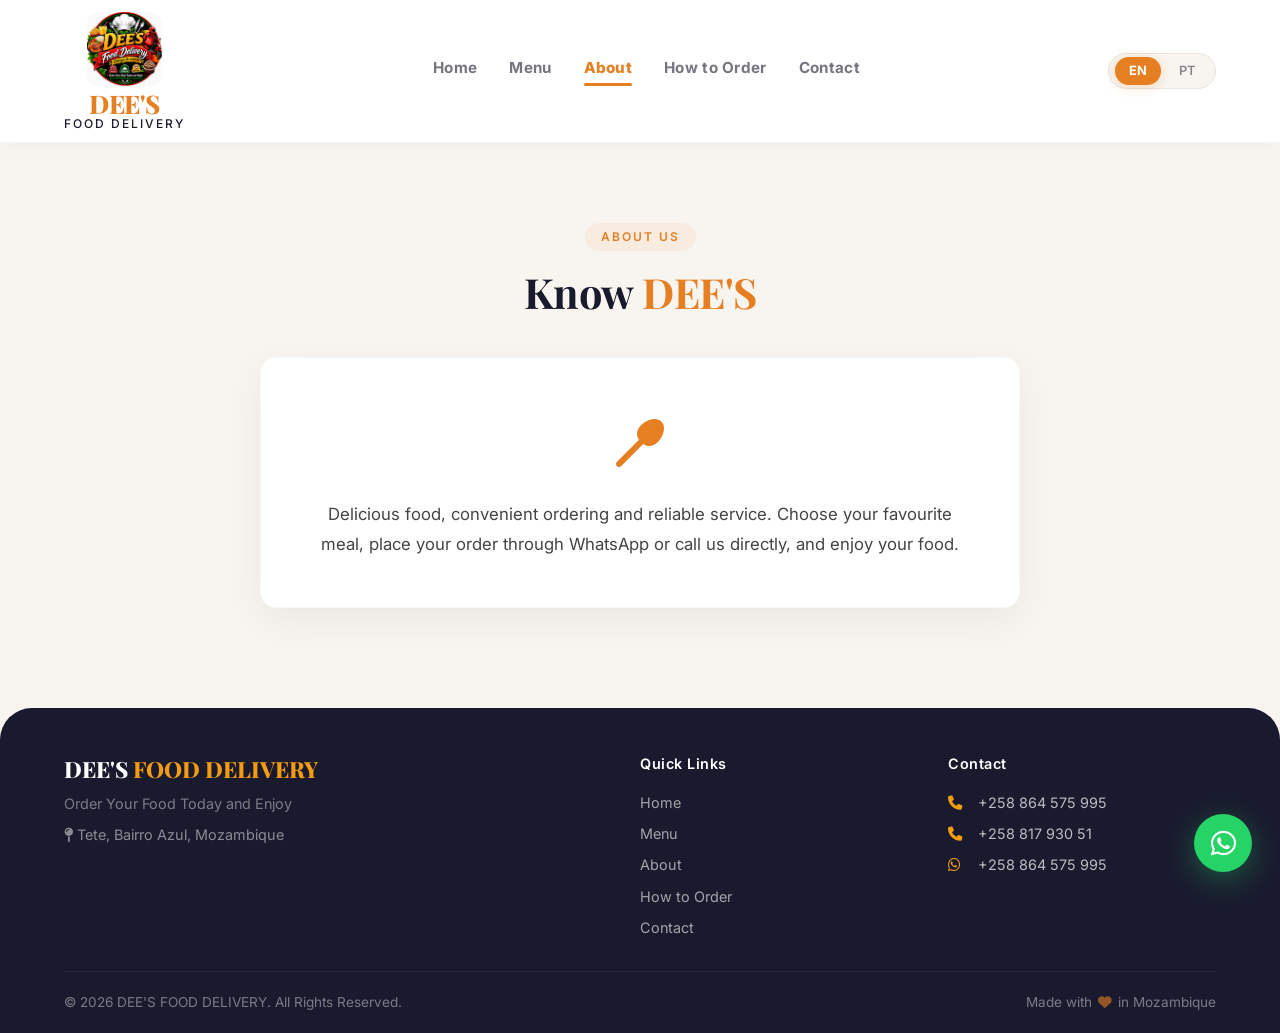
==== about.html @ 970ba832 "Multi-page website with logo background on hero" ====
<!DOCTYPE html>
<html lang="en">
<head>
    <meta charset="UTF-8" />
    <meta name="viewport" content="width=device-width, initial-scale=1.0" />
    <title>DEE'S FOOD DELIVERY - About</title>
    
    <!-- Google Fonts -->
    <link rel="preconnect" href="https://fonts.googleapis.com">
    <link rel="preconnect" href="https://fonts.gstatic.com" crossorigin>
    <link href="https://fonts.googleapis.com/css2?family=Playfair+Display:wght@400;600;700;800;900&family=Inter:wght@300;400;500;600;700;800&display=swap" rel="stylesheet">
    
    <!-- Font Awesome -->
    <link rel="stylesheet" href="https://cdnjs.cloudflare.com/ajax/libs/font-awesome/6.5.0/css/all.min.css">
    
    <!-- Custom CSS -->
    <link rel="stylesheet" href="css/style.css">
</head>
<body>

    <!-- ===== HEADER ===== -->
    <header>
        <div class="container header-container">
            <a href="index.html" class="logo">
                <img src="logo.png" alt="DEE'S FOOD DELIVERY" class="logo-img" onerror="this.style.display='none'">
                <div class="logo-text">
                    <span class="brand">DEE'S</span>
                    <span class="brand-sub">FOOD DELIVERY</span>
                </div>
            </a>

            <button class="hamburger" id="hamburger" aria-label="Toggle menu">
                <i class="fas fa-bars"></i>
            </button>

            <nav class="nav-menu" id="navMenu">
                <a href="index.html">Home</a>
                <a href="menu.html">Menu</a>
                <a href="about.html" class="active">About</a>
                <a href="howto.html">How to Order</a>
                <a href="contact.html">Contact</a>
            </nav>

            <div class="lang-switch">
                <span class="lang-option active" data-lang="en">EN</span>
                <span class="lang-option" data-lang="pt">PT</span>
            </div>
        </div>
    </header>

    <!-- ===== ABOUT SECTION ===== -->
    <section id="about" class="about-section">
        <div class="container">
            <div class="section-header">
                <span class="section-tag">About Us</span>
                <h2 class="section-title">Know <span>DEE'S</span></h2>
            </div>
            <div class="about-box">
                <div class="about-icon"><i class="fas fa-utensil-spoon"></i></div>
                <p data-en="Delicious food, convenient ordering and reliable service. Choose your favourite meal, place your order through WhatsApp or call us directly, and enjoy your food." data-pt="Comida deliciosa, pedidos convenientes e serviço confiável. Escolha a sua refeição favorita, faça o pedido via WhatsApp ou ligue-nos diretamente e desfrute.">
                    Delicious food, convenient ordering and reliable service. Choose your favourite meal, place your order through WhatsApp or call us directly, and enjoy your food.
                </p>
            </div>
        </div>
    </section>

    <!-- ===== FOOTER ===== -->
    <footer>
        <div class="container">
            <div class="footer-grid">
                <div class="footer-brand">
                    <h3>DEE'S <span>FOOD DELIVERY</span></h3>
                    <p class="footer-slogan" data-en="Order Your Food Today and Enjoy" data-pt="Peça Hoje e Aproveite">Order Your Food Today and Enjoy</p>
                    <p class="footer-location"><i class="fas fa-map-pin"></i> <span data-en="Tete, Bairro Azul, Mozambique" data-pt="Tete, Bairro Azul, Moçambique">Tete, Bairro Azul, Mozambique</span></p>
                </div>

                <div class="footer-links">
                    <h4 data-en="Quick Links" data-pt="Links Rápidos">Quick Links</h4>
                    <a href="index.html">Home</a>
                    <a href="menu.html">Menu</a>
                    <a href="about.html">About</a>
                    <a href="howto.html">How to Order</a>
                    <a href="contact.html">Contact</a>
                </div>

                <div class="footer-contact">
                    <h4 data-en="Contact" data-pt="Contato">Contact</h4>
                    <p><i class="fas fa-phone"></i> +258 864 575 995</p>
                    <p><i class="fas fa-phone"></i> +258 817 930 51</p>
                    <p><i class="fab fa-whatsapp"></i> +258 864 575 995</p>
                </div>
            </div>

            <div class="footer-bottom">
                <p>&copy; <span id="currentYear">2026</span> DEE'S FOOD DELIVERY. <span data-en="All Rights Reserved" data-pt="Todos os Direitos Reservados">All Rights Reserved</span>.</p>
                <p class="footer-made">Made with <i class="fas fa-heart"></i> <span data-en="in Mozambique" data-pt="em Moçambique">in Mozambique</span></p>
            </div>
        </div>
    </footer>

    <!-- ===== FLOATING WHATSAPP ===== -->
    <button class="float-wa" id="floatWa">
        <i class="fab fa-whatsapp"></i>
        <span class="float-wa-tooltip" data-en="Order on WhatsApp" data-pt="Peça no WhatsApp">Order on WhatsApp</span>
    </button>

    <script src="js/script.js"></script>
</body>
</html>
---- css/style.css ----
/* ============================================ */
/* RESET & BASE */
/* ============================================ */
* {
    margin: 0;
    padding: 0;
    box-sizing: border-box;
}

html {
    scroll-behavior: smooth;
}

body {
    font-family: 'Inter', -apple-system, sans-serif;
    background: #f8f5f0;
    color: #1a1a2e;
    line-height: 1.6;
}

a {
    text-decoration: none;
    color: inherit;
}

ul {
    list-style: none;
}

.container {
    max-width: 1200px;
    margin: 0 auto;
    padding: 0 24px;
}

/* ============================================ */
/* COLORS */
/* ============================================ */
:root {
    --primary: #e67e22;
    --primary-dark: #d35400;
    --primary-light: #f39c12;
    --primary-pale: #fef5e7;
    --white: #ffffff;
    --light-bg: #f8f5f0;
    --dark: #1a1a2e;
    --gray: #6b6b7b;
    --light-gray: #e8e4de;
    --shadow: 0 12px 40px rgba(0, 0, 0, 0.06);
    --shadow-hover: 0 20px 50px rgba(0, 0, 0, 0.10);
    --radius: 16px;
    --transition: 0.3s cubic-bezier(0.4, 0, 0.2, 1);
}

/* ============================================ */
/* HEADINGS */
/* ============================================ */
h1, h2, h3, h4, .brand, .hero-title, .section-title {
    font-family: 'Playfair Display', Georgia, serif;
}

/* ============================================ */
/* BUTTONS */
/* ============================================ */
.btn {
    display: inline-flex;
    align-items: center;
    gap: 10px;
    padding: 14px 34px;
    border-radius: 50px;
    font-weight: 600;
    font-size: 0.95rem;
    border: none;
    cursor: pointer;
    transition: var(--transition);
    box-shadow: 0 4px 16px rgba(0, 0, 0, 0.06);
    text-align: center;
    font-family: 'Inter', sans-serif;
}

.btn-primary {
    background: var(--primary);
    color: var(--white);
}
.btn-primary:hover {
    background: var(--primary-dark);
    transform: translateY(-2px);
    box-shadow: 0 8px 28px rgba(230, 126, 34, 0.35);
}

.btn-whatsapp {
    background: #25D366;
    color: var(--white);
}
.btn-whatsapp:hover {
    background: #1ebe5a;
    transform: translateY(-2px);
    box-shadow: 0 8px 28px rgba(37, 211, 102, 0.35);
}

.btn-outline {
    background: transparent;
    border: 2px solid var(--primary);
    color: var(--primary);
}
.btn-outline:hover {
    background: var(--primary);
    color: var(--white);
    transform: translateY(-2px);
}

.btn-outline-light {
    background: rgba(255, 255, 255, 0.12);
    backdrop-filter: blur(8px);
    border: 2px solid rgba(255, 255, 255, 0.3);
    color: var(--white);
}
.btn-outline-light:hover {
    background: rgba(255, 255, 255, 0.20);
    transform: translateY(-2px);
}

.btn-delivery {
    background: linear-gradient(135deg, var(--primary), var(--primary-dark));
    color: var(--white);
    padding: 16px 40px;
    font-size: 1.05rem;
    font-weight: 700;
    box-shadow: 0 8px 32px rgba(230, 126, 34, 0.35);
}
.btn-delivery:hover {
    transform: translateY(-3px);
    box-shadow: 0 12px 44px rgba(230, 126, 34, 0.45);
}

/* ============================================ */
/* HEADER */
/* ============================================ */
header {
    background: rgba(255, 255, 255, 0.96);
    backdrop-filter: blur(16px);
    box-shadow: 0 2px 24px rgba(0, 0, 0, 0.04);
    padding: 12px 0;
    position: sticky;
    top: 0;
    z-index: 100;
    border-bottom: 1px solid rgba(0, 0, 0, 0.04);
}

.header-container {
    display: flex;
    align-items: center;
    justify-content: space-between;
    flex-wrap: wrap;
    gap: 16px;
}

/* ===== LOGO - IMAGE ABOVE TEXT ===== */
.logo {
    display: flex;
    flex-direction: column;
    align-items: center;
    cursor: pointer;
    gap: 2px;
    text-decoration: none;
}

.logo-img {
    height: 75px;
    width: auto;
    border-radius: 12px;
    object-fit: contain;
    transition: var(--transition);
}

.logo-img:hover {
    transform: scale(1.04);
}

.logo-text {
    display: flex;
    flex-direction: column;
    align-items: center;
    line-height: 1.1;
    text-align: center;
}

.logo-text .brand {
    font-size: 1.6rem;
    font-weight: 800;
    color: #e67e22;
    letter-spacing: -0.5px;
    font-family: 'Playfair Display', Georgia, serif;
}

.logo-text .brand-sub {
    font-weight: 500;
    font-size: 0.75rem;
    color: #1a1a2e;
    letter-spacing: 2px;
    font-family: 'Inter', sans-serif;
    text-transform: uppercase;
}

/* ============================================ */
/* NAVIGATION - BOLD SANS-SERIF */
/* ============================================ */
.nav-menu {
    display: flex;
    gap: 32px;
    font-weight: 700;
    font-size: 0.95rem;
    font-family: 'Inter', 'Segoe UI', Arial, Helvetica, sans-serif;
}

.nav-menu a {
    color: var(--dark);
    position: relative;
    padding-bottom: 6px;
    transition: var(--transition);
    cursor: pointer;
    opacity: 0.6;
    text-decoration: none;
    letter-spacing: 0.3px;
    font-weight: 700;
}

.nav-menu a.active {
    opacity: 1;
    color: var(--primary);
    font-weight: 800;
}

.nav-menu a::after {
    content: '';
    position: absolute;
    bottom: 0;
    left: 0;
    width: 0;
    height: 3px;
    background: var(--primary);
    transition: var(--transition);
    border-radius: 2px;
}

.nav-menu a:hover {
    opacity: 1;
    color: var(--primary);
    font-weight: 800;
}

.nav-menu a.active::after {
    width: 100%;
}

.nav-menu a:hover::after {
    width: 100%;
}

/* ============================================ */
/* LANGUAGE SWITCH */
/* ============================================ */
.lang-switch {
    display: flex;
    gap: 4px;
    align-items: center;
    background: var(--light-bg);
    padding: 3px 6px;
    border-radius: 50px;
    font-size: 0.8rem;
    font-weight: 700;
    border: 1px solid var(--light-gray);
    font-family: 'Inter', 'Segoe UI', Arial, sans-serif;
}

.lang-switch .lang-option {
    cursor: pointer;
    padding: 4px 14px;
    border-radius: 40px;
    transition: var(--transition);
    opacity: 0.5;
    font-weight: 600;
}

.lang-switch .lang-option.active {
    background: var(--primary);
    color: var(--white);
    opacity: 1;
    font-weight: 700;
    box-shadow: 0 2px 12px rgba(230, 126, 34, 0.25);
}

.lang-switch .lang-option:hover:not(.active) {
    opacity: 1;
}

.hamburger {
    display: none;
    font-size: 1.6rem;
    cursor: pointer;
    color: var(--dark);
    background: none;
    border: none;
    padding: 4px 8px;
}

/* ============================================ */
/* HERO / HOME SECTION - WITH LOGO BACKGROUND */
/* ============================================ */
.hero {
    background: linear-gradient(145deg, #0f1a12 0%, #1a2e22 40%, #234a32 70%, #1a2e22 100%);
    padding: 40px 0 50px;
    position: relative;
    overflow: hidden;
    min-height: 60vh;
    display: flex;
    align-items: center;
}

/* Logo as full coverage background - 1.2% opacity */
.hero-logo-bg {
    position: absolute;
    inset: 0;
    background-image: url('../logo.png');
    background-size: 100% 100%;
    background-position: center;
    background-repeat: no-repeat;
    opacity: 0.012;
    pointer-events: none;
    transform: scale(1.1);
}

.hero-overlay {
    position: absolute;
    inset: 0;
    background: linear-gradient(145deg, rgba(15, 26, 18, 0.80) 0%, rgba(26, 46, 34, 0.65) 40%, rgba(35, 74, 50, 0.70) 70%, rgba(26, 46, 34, 0.80) 100%);
    pointer-events: none;
    z-index: 1;
}

.hero-container {
    position: relative;
    z-index: 2;
    text-align: center;
    color: var(--white);
    max-width: 820px;
    margin: 0 auto;
}

.hero-badge {
    display: inline-flex;
    align-items: center;
    gap: 10px;
    background: rgba(255, 255, 255, 0.08);
    backdrop-filter: blur(8px);
    padding: 6px 22px;
    border-radius: 50px;
    font-size: 0.75rem;
    font-weight: 500;
    letter-spacing: 0.8px;
    border: 1px solid rgba(255, 255, 255, 0.08);
    margin-bottom: 20px;
    font-family: 'Inter', sans-serif;
    text-transform: uppercase;
}

.hero-badge i {
    color: var(--primary-light);
}

.hero-title {
    font-size: 3.5rem;
    font-weight: 800;
    letter-spacing: -1.5px;
    line-height: 1.05;
    margin-bottom: 4px;
}

.hero-title-line {
    color: var(--primary-light);
}

.hero-subtitle {
    font-size: 1.2rem;
    font-weight: 300;
    opacity: 0.85;
    margin: 6px 0 20px;
    letter-spacing: 0.3px;
    font-family: 'Inter', sans-serif;
}

.hero-features {
    display: flex;
    justify-content: center;
    gap: 40px;
    flex-wrap: wrap;
    font-weight: 500;
    font-size: 0.9rem;
    opacity: 0.85;
    margin-bottom: 28px;
    font-family: 'Inter', sans-serif;
}

.hero-features span {
    display: flex;
    align-items: center;
    gap: 8px;
}

.hero-features i {
    color: var(--primary-light);
    font-size: 1rem;
}

.hero-buttons {
    display: flex;
    gap: 14px;
    justify-content: center;
    flex-wrap: wrap;
}

.hero-buttons .btn {
    min-width: 150px;
    justify-content: center;
    font-size: 0.9rem;
    padding: 12px 28px;
}

/* ============================================ */
/* SECTION HEADERS */
/* ============================================ */
.section-header {
    text-align: center;
    margin: 60px 0 32px;
}

.section-tag {
    display: inline-block;
    background: rgba(230, 126, 34, 0.08);
    color: var(--primary);
    font-weight: 600;
    font-size: 0.75rem;
    letter-spacing: 2px;
    text-transform: uppercase;
    padding: 4px 16px;
    border-radius: 50px;
    margin-bottom: 8px;
    font-family: 'Inter', sans-serif;
}

.section-title {
    font-size: 2.6rem;
    font-weight: 700;
    color: var(--dark);
    letter-spacing: -0.5px;
}

.section-title span {
    color: var(--primary);
}

/* ============================================ */
/* ABOUT */
/* ============================================ */
.about-box, .about-section {
    padding: 20px 0 60px;
}

.about-box {
    max-width: 760px;
    margin: 0 auto;
    background: var(--white);
    padding: 48px 44px;
    border-radius: var(--radius);
    box-shadow: var(--shadow);
    text-align: center;
    border: 1px solid rgba(0, 0, 0, 0.03);
}

.about-icon {
    font-size: 3rem;
    margin-bottom: 16px;
    color: var(--primary);
}

.about-box p {
    font-size: 1.05rem;
    color: #444;
    line-height: 1.8;
    font-family: 'Inter', sans-serif;
}

/* ============================================ */
/* MENU SECTION */
/* ============================================ */
.menu-section {
    padding: 20px 0 60px;
}

/* ============================================ */
/* CATEGORY CARDS WITH IMAGES */
/* ============================================ */
.category-grid {
    display: grid;
    grid-template-columns: repeat(auto-fit, minmax(180px, 1fr));
    gap: 24px;
    margin: 10px 0 30px;
}

.category-card {
    background: var(--white);
    border-radius: var(--radius);
    box-shadow: var(--shadow);
    text-align: center;
    cursor: pointer;
    transition: var(--transition);
    border: 2px solid transparent;
    overflow: hidden;
}

.category-card:hover {
    transform: translateY(-8px);
    border-color: var(--primary);
    box-shadow: var(--shadow-hover);
}

.category-card .category-image {
    width: 100%;
    height: 160px;
    object-fit: cover;
    display: block;
    transition: var(--transition);
}

.category-card:hover .category-image {
    transform: scale(1.05);
}

.category-card .category-name {
    padding: 14px 12px;
    font-weight: 600;
    color: var(--dark);
    font-size: 1rem;
    font-family: 'Inter', sans-serif;
    background: var(--white);
}

/* ============================================ */
/* PRODUCT DISPLAY */
/* ============================================ */
#productDisplay {
    margin-top: 20px;
}

.category-header {
    display: flex;
    align-items: center;
    justify-content: center;
    gap: 16px;
    margin: 20px 0 28px;
}

#categoryIcon {
    font-size: 2.6rem;
    color: var(--primary);
}

#categoryTitle {
    font-size: 2rem;
    font-weight: 700;
    color: var(--dark);
}

.product-grid {
    display: grid;
    grid-template-columns: repeat(auto-fill, minmax(240px, 1fr));
    gap: 24px;
    margin: 10px 0 40px;
}

.product-card {
    background: var(--white);
    border-radius: var(--radius);
    padding: 24px 20px;
    box-shadow: var(--shadow);
    text-align: center;
    transition: var(--transition);
    border: 1px solid rgba(0, 0, 0, 0.03);
}

.product-card:hover {
    transform: translateY(-6px);
    box-shadow: var(--shadow-hover);
    border-color: var(--primary-pale);
}

.product-card .food-img {
    font-size: 2.8rem;
    background: var(--light-bg);
    width: 76px;
    height: 76px;
    line-height: 76px;
    border-radius: 50%;
    margin: 0 auto 12px;
    transition: var(--transition);
    color: var(--primary);
}

.product-card:hover .food-img {
    transform: scale(1.05);
}

.product-card h4 {
    font-size: 1.1rem;
    font-weight: 700;
    margin: 6px 0 4px;
    color: var(--dark);
    font-family: 'Inter', sans-serif;
}

.product-card .desc {
    font-size: 0.85rem;
    color: var(--gray);
    margin: 4px 0 10px;
    line-height: 1.4;
    font-family: 'Inter', sans-serif;
}

.product-card .price {
    font-weight: 700;
    color: var(--primary);
    font-size: 1.25rem;
    margin: 8px 0;
    font-family: 'Inter', sans-serif;
}

.product-card .order-btn {
    margin-top: 12px;
    width: 100%;
    background: #25D366;
    border: none;
    padding: 12px;
    border-radius: 50px;
    font-weight: 600;
    color: var(--white);
    cursor: pointer;
    transition: var(--transition);
    font-size: 0.9rem;
    display: flex;
    align-items: center;
    justify-content: center;
    gap: 8px;
    font-family: 'Inter', sans-serif;
}

.product-card .order-btn:hover {
    background: #1dab4f;
    transform: scale(1.02);
}

/* ============================================ */
/* HOW TO ORDER */
/* ============================================ */
.howto-section {
    padding: 20px 0 60px;
}

.howto-grid {
    display: grid;
    grid-template-columns: repeat(auto-fit, minmax(170px, 1fr));
    gap: 20px;
    margin: 20px 0 30px;
}

.howto-step {
    background: var(--white);
    padding: 28px 18px;
    border-radius: var(--radius);
    box-shadow: var(--shadow);
    text-align: center;
    transition: var(--transition);
    border: 1px solid rgba(0, 0, 0, 0.03);
}

.howto-step:hover {
    transform: translateY(-4px);
    box-shadow: var(--shadow-hover);
}

.step-number {
    background: var(--primary);
    color: var(--white);
    width: 36px;
    height: 36px;
    line-height: 36px;
    border-radius: 50%;
    display: inline-block;
    font-weight: 700;
    font-size: 1rem;
    margin-bottom: 12px;
    font-family: 'Inter', sans-serif;
}

.step-icon {
    font-size: 2.2rem;
    margin-bottom: 8px;
    color: var(--primary);
}

.howto-step h4 {
    font-size: 1rem;
    font-weight: 700;
    margin-bottom: 4px;
    font-family: 'Inter', sans-serif;
}

.howto-step p {
    color: var(--gray);
    font-size: 0.9rem;
    font-family: 'Inter', sans-serif;
}

/* ============================================ */
/* DELIVERY BOX */
/* ============================================ */
.delivery-box {
    background: var(--primary-pale);
    padding: 28px 36px;
    border-radius: var(--radius);
    margin: 20px 0 40px;
    display: flex;
    align-items: center;
    gap: 24px;
    flex-wrap: wrap;
    border: 1px solid rgba(230, 126, 34, 0.08);
}

.delivery-icon {
    font-size: 2.6rem;
    flex-shrink: 0;
    color: var(--primary);
}

.delivery-box h3 {
    font-size: 1.2rem;
    font-weight: 700;
    color: var(--primary-dark);
    font-family: 'Inter', sans-serif;
}

.delivery-box p {
    color: #444;
    margin-top: 4px;
    font-family: 'Inter', sans-serif;
}

/* ============================================ */
/* CONTACT */
/* ============================================ */
.contact-section {
    padding: 20px 0 60px;
}

.contact-box {
    background: var(--white);
    padding: 36px 44px;
    border-radius: var(--radius);
    box-shadow: var(--shadow);
    display: flex;
    flex-wrap: wrap;
    gap: 36px;
    justify-content: space-between;
    align-items: center;
    margin: 20px 0 40px;
    border: 1px solid rgba(0, 0, 0, 0.03);
}

.contact-info {
    display: grid;
    grid-template-columns: 1fr 1fr;
    gap: 14px 32px;
}

.contact-item {
    display: flex;
    align-items: center;
    gap: 14px;
}

.contact-item i {
    width: 34px;
    height: 34px;
    background: var(--light-bg);
    border-radius: 50%;
    display: flex;
    align-items: center;
    justify-content: center;
    color: var(--primary);
    font-size: 0.9rem;
    flex-shrink: 0;
}

.contact-item div {
    display: flex;
    flex-direction: column;
}

.contact-item strong {
    font-size: 0.7rem;
    color: var(--gray);
    font-weight: 600;
    text-transform: uppercase;
    letter-spacing: 0.8px;
    font-family: 'Inter', sans-serif;
}

.contact-item span {
    font-weight: 500;
    font-family: 'Inter', sans-serif;
}

.contact-buttons {
    display: flex;
    gap: 12px;
    flex-wrap: wrap;
    flex-shrink: 0;
}

/* ============================================ */
/* FOOTER */
/* ============================================ */
footer {
    background: var(--dark);
    color: rgba(255, 255, 255, 0.7);
    padding: 44px 0 20px;
    margin-top: 40px;
    border-radius: 32px 32px 0 0;
}

.footer-grid {
    display: grid;
    grid-template-columns: 2fr 1fr 1fr;
    gap: 40px;
    padding-bottom: 28px;
    border-bottom: 1px solid rgba(255, 255, 255, 0.06);
}

.footer-brand h3 {
    font-size: 1.4rem;
    font-weight: 800;
    color: var(--white);
    font-family: 'Playfair Display', serif;
}

.footer-brand h3 span {
    color: var(--primary-light);
}

.footer-slogan {
    opacity: 0.6;
    margin: 4px 0 8px;
    font-family: 'Inter', sans-serif;
    font-size: 0.9rem;
}

.footer-location {
    opacity: 0.7;
    font-size: 0.9rem;
    font-family: 'Inter', sans-serif;
}

.footer-links h4,
.footer-contact h4 {
    color: var(--white);
    font-weight: 600;
    margin-bottom: 12px;
    font-size: 0.9rem;
    font-family: 'Inter', sans-serif;
    letter-spacing: 0.5px;
}

.footer-links a {
    display: block;
    color: rgba(255, 255, 255, 0.6);
    transition: var(--transition);
    padding: 4px 0;
    font-family: 'Inter', sans-serif;
    font-size: 0.9rem;
    cursor: pointer;
}

.footer-links a:hover {
    color: var(--white);
    padding-left: 4px;
}

.footer-contact p {
    padding: 4px 0;
    display: flex;
    align-items: center;
    gap: 10px;
    font-family: 'Inter', sans-serif;
    font-size: 0.9rem;
}

.footer-contact i {
    width: 20px;
    color: var(--primary-light);
}

.footer-bottom {
    display: flex;
    justify-content: space-between;
    align-items: center;
    padding-top: 20px;
    font-size: 0.85rem;
    opacity: 0.6;
    flex-wrap: wrap;
    gap: 12px;
    font-family: 'Inter', sans-serif;
}

.footer-made {
    display: flex;
    align-items: center;
    gap: 6px;
}

.footer-made i {
    color: #e67e22;
}

/* ============================================ */
/* FLOATING WHATSAPP */
/* ============================================ */
.float-wa {
    position: fixed;
    bottom: 28px;
    right: 28px;
    background: #25D366;
    color: var(--white);
    width: 58px;
    height: 58px;
    border-radius: 50%;
    display: flex;
    align-items: center;
    justify-content: center;
    font-size: 1.8rem;
    box-shadow: 0 8px 32px rgba(37, 211, 102, 0.35);
    z-index: 200;
    transition: var(--transition);
    border: none;
    cursor: pointer;
}

.float-wa:hover {
    transform: scale(1.06);
    box-shadow: 0 12px 44px rgba(37, 211, 102, 0.45);
}

.float-wa-tooltip {
    position: absolute;
    right: 70px;
    background: var(--dark);
    color: var(--white);
    padding: 6px 16px;
    border-radius: 8px;
    font-size: 0.8rem;
    font-weight: 500;
    white-space: nowrap;
    opacity: 0;
    pointer-events: none;
    transition: var(--transition);
    font-family: 'Inter', sans-serif;
}

.float-wa:hover .float-wa-tooltip {
    opacity: 1;
}

/* ============================================ */
/* SCROLL TO TOP */
/* ============================================ */
.scroll-top {
    position: fixed;
    bottom: 100px;
    right: 28px;
    background: var(--primary);
    color: var(--white);
    width: 44px;
    height: 44px;
    border-radius: 50%;
    display: none;
    align-items: center;
    justify-content: center;
    font-size: 1.2rem;
    box-shadow: 0 4px 20px rgba(230, 126, 34, 0.3);
    z-index: 199;
    transition: var(--transition);
    border: none;
    cursor: pointer;
}

.scroll-top:hover {
    transform: translateY(-4px);
    box-shadow: 0 8px 30px rgba(230, 126, 34, 0.4);
}

.scroll-top.visible {
    display: flex;
}

/* ============================================ */
/* RESPONSIVE */
/* ============================================ */
@media (max-width: 900px) {
    .footer-grid {
        grid-template-columns: 1fr 1fr;
    }
    .contact-info {
        grid-template-columns: 1fr;
    }
    .hero-title {
        font-size: 2.8rem;
    }
    .hero-features {
        gap: 24px;
        font-size: 0.85rem;
    }
    .category-grid {
        grid-template-columns: repeat(3, 1fr);
    }
    .category-card .category-image {
        height: 130px;
    }
}

@media (max-width: 820px) {
    .nav-menu {
        display: none;
        flex-direction: column;
        width: 100%;
        gap: 10px;
        padding: 20px 0 12px;
        border-top: 1px solid var(--light-gray);
        margin-top: 10px;
        align-items: center;
    }
    .nav-menu.active {
        display: flex;
    }
    .nav-menu a {
        font-size: 1.1rem;
        padding: 6px 0;
    }
    .hamburger {
        display: block;
    }
    .lang-switch {
        margin-left: auto;
    }
    .logo-img {
        height: 60px;
    }
    .logo-text .brand {
        font-size: 1.3rem;
    }
    .logo-text .brand-sub {
        font-size: 0.65rem;
    }
    .hero {
        padding: 30px 0 40px;
        min-height: 50vh;
    }
    .hero-title {
        font-size: 2.4rem;
    }
    .hero-subtitle {
        font-size: 1rem;
    }
    .hero-features {
        gap: 16px;
        font-size: 0.8rem;
    }
    .hero-buttons .btn {
        padding: 10px 20px;
        font-size: 0.8rem;
        min-width: 120px;
    }
    .section-title {
        font-size: 2rem;
    }
    .category-grid {
        grid-template-columns: repeat(3, 1fr);
    }
    .category-card .category-image {
        height: 110px;
    }
    .contact-box {
        flex-direction: column;
        padding: 28px 20px;
    }
    .contact-buttons {
        width: 100%;
    }
    .contact-buttons .btn {
        flex: 1;
        justify-content: center;
        font-size: 0.85rem;
        padding: 10px 16px;
    }
}

@media (max-width: 600px) {
    .hero {
        padding: 25px 0 35px;
        min-height: auto;
    }
    .hero-title {
        font-size: 1.8rem;
    }
    .hero-subtitle {
        font-size: 0.9rem;
        margin: 4px 0 14px;
    }
    .hero-features {
        gap: 12px;
        font-size: 0.75rem;
        flex-direction: column;
        align-items: center;
        margin-bottom: 18px;
    }
    .hero-features span {
        gap: 6px;
    }
    .hero-buttons {
        flex-direction: column;
        align-items: center;
        gap: 8px;
    }
    .hero-buttons .btn {
        width: 100%;
        min-width: auto;
        padding: 10px 16px;
        font-size: 0.85rem;
    }
    .hero-badge {
        font-size: 0.65rem;
        padding: 4px 14px;
        margin-bottom: 14px;
    }
    .section-title {
        font-size: 1.5rem;
    }
    .about-box {
        padding: 24px 18px;
    }
    .category-grid {
        grid-template-columns: repeat(3, 1fr);
        gap: 12px;
    }
    .category-card .category-image {
        height: 90px;
    }
    .category-card .category-name {
        padding: 10px 8px;
        font-size: 0.85rem;
    }
    .product-grid {
        grid-template-columns: 1fr 1fr;
        gap: 14px;
    }
    .product-card {
        padding: 14px 12px;
    }
    .product-card .food-img {
        width: 52px;
        height: 52px;
        line-height: 52px;
        font-size: 2rem;
    }
    .product-card h4 {
        font-size: 0.9rem;
    }
    .product-card .price {
        font-size: 1rem;
    }
    .howto-grid {
        grid-template-columns: 1fr 1fr;
        gap: 14px;
    }
    .howto-step {
        padding: 16px 12px;
    }
    .step-icon {
        font-size: 1.6rem;
    }
    .footer-grid {
        grid-template-columns: 1fr;
        gap: 20px;
    }
    .float-wa {
        width: 50px;
        height: 50px;
        font-size: 1.4rem;
        bottom: 14px;
        right: 14px;
    }
    .float-wa-tooltip {
        display: none;
    }
    #categoryTitle {
        font-size: 1.4rem;
    }
    #categoryIcon {
        font-size: 2rem;
    }
    .delivery-box {
        padding: 20px 18px;
        flex-direction: column;
        text-align: center;
    }
    .scroll-top {
        bottom: 76px;
        right: 14px;
        width: 38px;
        height: 38px;
        font-size: 1rem;
    }
    .logo-img {
        height: 50px;
    }
    .logo-text .brand {
        font-size: 1.1rem;
    }
    .logo-text .brand-sub {
        font-size: 0.55rem;
    }
    .nav-menu a {
        font-size: 1rem;
    }
    .contact-item {
        font-size: 0.9rem;
    }
}

@media (max-width: 420px) {
    .category-grid {
        grid-template-columns: repeat(2, 1fr);
    }
    .category-card .category-image {
        height: 80px;
    }
    .product-grid {
        grid-template-columns: 1fr;
    }
    .howto-grid {
        grid-template-columns: 1fr 1fr;
    }
    .contact-info {
        gap: 10px;
    }
    .hero-title {
        font-size: 1.5rem;
    }
    .hero-subtitle {
        font-size: 0.8rem;
    }
    .hero-features {
        font-size: 0.7rem;
        gap: 8px;
    }
    .hero-badge {
        font-size: 0.55rem;
        padding: 3px 12px;
    }
    .hero-buttons .btn {
        font-size: 0.8rem;
        padding: 8px 14px;
    }
    .logo-img {
        height: 42px;
    }
    .logo-text .brand {
        font-size: 0.95rem;
    }
    .logo-text .brand-sub {
        font-size: 0.5rem;
    }
    .nav-menu a {
        font-size: 0.9rem;
    }
}
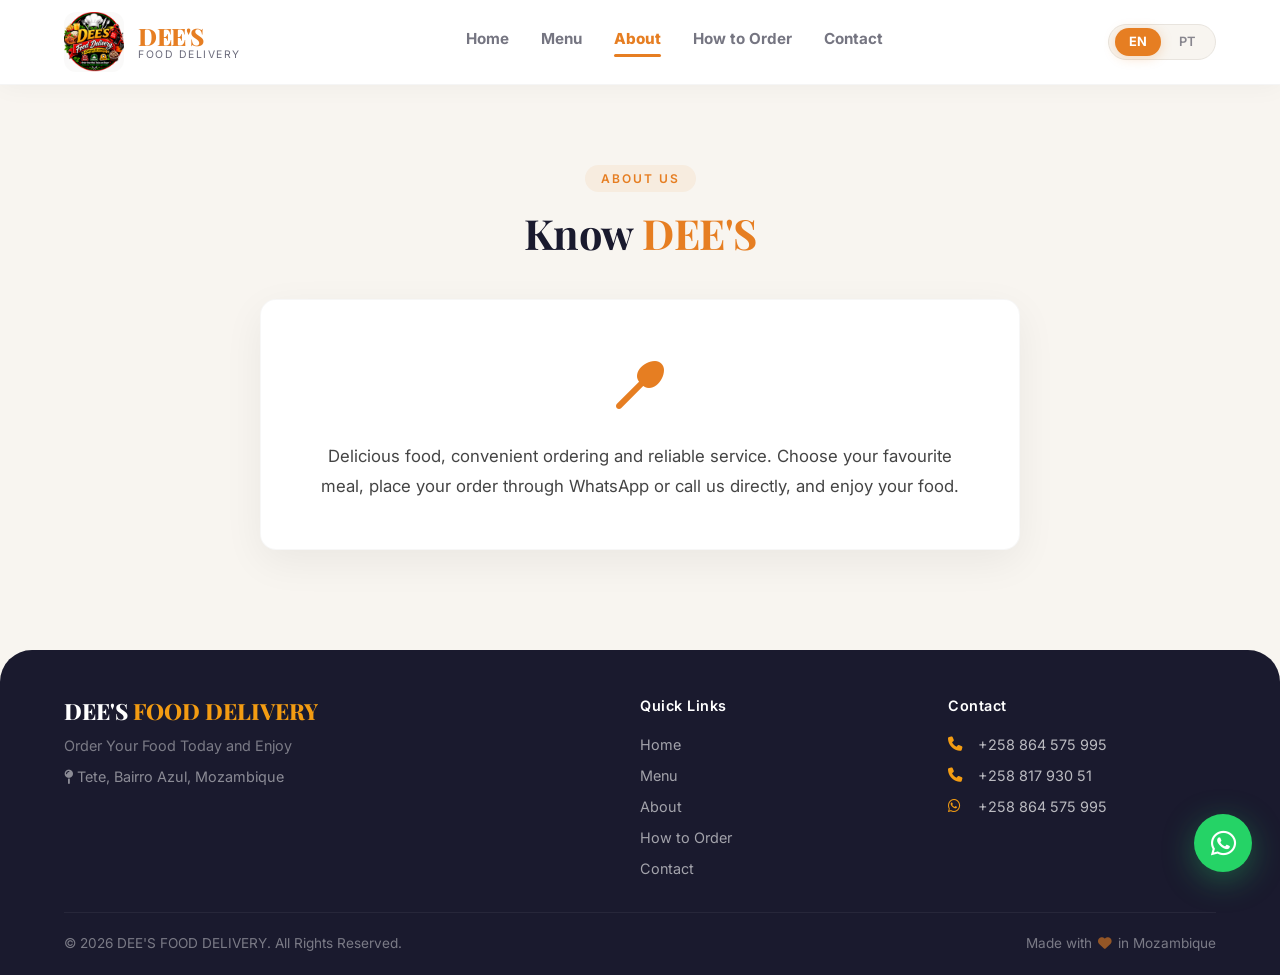
==== commit 82c58ee2: "Updated all images to .jpg format" ====
--- a/css/style.css
+++ b/css/style.css
@@ -155,18 +155,17 @@
     gap: 16px;
 }
 
-/* ===== LOGO - IMAGE ABOVE TEXT ===== */
+/* ===== LOGO ===== */
 .logo {
     display: flex;
-    flex-direction: column;
-    align-items: center;
+    align-items: center;
+    gap: 14px;
     cursor: pointer;
-    gap: 2px;
     text-decoration: none;
 }
 
 .logo-img {
-    height: 75px;
+    height: 60px;
     width: auto;
     border-radius: 12px;
     object-fit: contain;
@@ -180,13 +179,11 @@
 .logo-text {
     display: flex;
     flex-direction: column;
-    align-items: center;
     line-height: 1.1;
-    text-align: center;
 }
 
 .logo-text .brand {
-    font-size: 1.6rem;
+    font-size: 1.5rem;
     font-weight: 800;
     color: #e67e22;
     letter-spacing: -0.5px;
@@ -194,23 +191,23 @@
 }
 
 .logo-text .brand-sub {
-    font-weight: 500;
-    font-size: 0.75rem;
-    color: #1a1a2e;
-    letter-spacing: 2px;
+    font-weight: 400;
+    font-size: 0.65rem;
+    color: var(--gray);
+    letter-spacing: 1.5px;
     font-family: 'Inter', sans-serif;
     text-transform: uppercase;
 }
 
 /* ============================================ */
-/* NAVIGATION - BOLD SANS-SERIF */
+/* NAVIGATION */
 /* ============================================ */
 .nav-menu {
     display: flex;
     gap: 32px;
     font-weight: 700;
     font-size: 0.95rem;
-    font-family: 'Inter', 'Segoe UI', Arial, Helvetica, sans-serif;
+    font-family: 'Inter', sans-serif;
 }
 
 .nav-menu a {
@@ -221,7 +218,6 @@
     cursor: pointer;
     opacity: 0.6;
     text-decoration: none;
-    letter-spacing: 0.3px;
     font-weight: 700;
 }
 
@@ -243,18 +239,17 @@
     border-radius: 2px;
 }
 
+.nav-menu a.active::after {
+    width: 100%;
+}
+
+.nav-menu a:hover::after {
+    width: 100%;
+}
+
 .nav-menu a:hover {
     opacity: 1;
     color: var(--primary);
-    font-weight: 800;
-}
-
-.nav-menu a.active::after {
-    width: 100%;
-}
-
-.nav-menu a:hover::after {
-    width: 100%;
 }
 
 /* ============================================ */
@@ -270,7 +265,7 @@
     font-size: 0.8rem;
     font-weight: 700;
     border: 1px solid var(--light-gray);
-    font-family: 'Inter', 'Segoe UI', Arial, sans-serif;
+    font-family: 'Inter', sans-serif;
 }
 
 .lang-switch .lang-option {
@@ -305,29 +300,16 @@
 }
 
 /* ============================================ */
-/* HERO / HOME SECTION - WITH LOGO BACKGROUND */
+/* HERO */
 /* ============================================ */
 .hero {
     background: linear-gradient(145deg, #0f1a12 0%, #1a2e22 40%, #234a32 70%, #1a2e22 100%);
-    padding: 40px 0 50px;
+    padding: 60px 0 70px;
     position: relative;
     overflow: hidden;
-    min-height: 60vh;
-    display: flex;
-    align-items: center;
-}
-
-/* Logo as full coverage background - 1.2% opacity */
-.hero-logo-bg {
-    position: absolute;
-    inset: 0;
-    background-image: url('../logo.png');
-    background-size: 100% 100%;
-    background-position: center;
-    background-repeat: no-repeat;
-    opacity: 0.012;
-    pointer-events: none;
-    transform: scale(1.1);
+    min-height: 80vh;
+    display: flex;
+    align-items: center;
 }
 
 .hero-overlay {
@@ -355,11 +337,11 @@
     backdrop-filter: blur(8px);
     padding: 6px 22px;
     border-radius: 50px;
-    font-size: 0.75rem;
+    font-size: 0.8rem;
     font-weight: 500;
     letter-spacing: 0.8px;
     border: 1px solid rgba(255, 255, 255, 0.08);
-    margin-bottom: 20px;
+    margin-bottom: 28px;
     font-family: 'Inter', sans-serif;
     text-transform: uppercase;
 }
@@ -369,7 +351,7 @@
 }
 
 .hero-title {
-    font-size: 3.5rem;
+    font-size: 4rem;
     font-weight: 800;
     letter-spacing: -1.5px;
     line-height: 1.05;
@@ -381,49 +363,65 @@
 }
 
 .hero-subtitle {
-    font-size: 1.2rem;
+    font-size: 1.4rem;
     font-weight: 300;
     opacity: 0.85;
-    margin: 6px 0 20px;
+    margin: 6px 0 24px;
     letter-spacing: 0.3px;
     font-family: 'Inter', sans-serif;
 }
 
+/* ===== HERO FEATURES WITH .jpg IMAGES ===== */
 .hero-features {
     display: flex;
     justify-content: center;
-    gap: 40px;
+    gap: 50px;
     flex-wrap: wrap;
+    margin-bottom: 32px;
+}
+
+.hero-feature-item {
+    display: flex;
+    flex-direction: column;
+    align-items: center;
+    gap: 8px;
+}
+
+.hero-feature-image {
+    width: 60px;
+    height: 60px;
+    border-radius: 50%;
+    object-fit: cover;
+    border: 3px solid rgba(255, 255, 255, 0.20);
+    transition: var(--transition);
+}
+
+.hero-feature-image:hover {
+    transform: scale(1.10);
+    border-color: var(--primary-light);
+}
+
+.hero-feature-label {
     font-weight: 500;
     font-size: 0.9rem;
     opacity: 0.85;
-    margin-bottom: 28px;
-    font-family: 'Inter', sans-serif;
-}
-
-.hero-features span {
-    display: flex;
-    align-items: center;
-    gap: 8px;
-}
-
-.hero-features i {
-    color: var(--primary-light);
-    font-size: 1rem;
+    font-family: 'Inter', sans-serif;
+    color: var(--white);
+    text-align: center;
 }
 
 .hero-buttons {
     display: flex;
-    gap: 14px;
+    gap: 16px;
     justify-content: center;
     flex-wrap: wrap;
 }
 
 .hero-buttons .btn {
-    min-width: 150px;
+    min-width: 170px;
     justify-content: center;
-    font-size: 0.9rem;
-    padding: 12px 28px;
+    font-size: 0.95rem;
+    padding: 14px 32px;
 }
 
 /* ============================================ */
@@ -462,7 +460,7 @@
 /* ============================================ */
 /* ABOUT */
 /* ============================================ */
-.about-box, .about-section {
+.about-section {
     padding: 20px 0 60px;
 }
 
@@ -491,15 +489,12 @@
 }
 
 /* ============================================ */
-/* MENU SECTION */
+/* MENU */
 /* ============================================ */
 .menu-section {
     padding: 20px 0 60px;
 }
 
-/* ============================================ */
-/* CATEGORY CARDS WITH IMAGES */
-/* ============================================ */
 .category-grid {
     display: grid;
     grid-template-columns: repeat(auto-fit, minmax(180px, 1fr));
@@ -530,6 +525,7 @@
     object-fit: cover;
     display: block;
     transition: var(--transition);
+    background: var(--light-bg);
 }
 
 .category-card:hover .category-image {
@@ -720,9 +716,6 @@
     font-family: 'Inter', sans-serif;
 }
 
-/* ============================================ */
-/* DELIVERY BOX */
-/* ============================================ */
 .delivery-box {
     background: var(--primary-pale);
     padding: 28px 36px;
@@ -1021,17 +1014,17 @@
         grid-template-columns: 1fr;
     }
     .hero-title {
-        font-size: 2.8rem;
+        font-size: 3rem;
     }
     .hero-features {
-        gap: 24px;
-        font-size: 0.85rem;
+        gap: 30px;
+    }
+    .hero-feature-image {
+        width: 50px;
+        height: 50px;
     }
     .category-grid {
         grid-template-columns: repeat(3, 1fr);
-    }
-    .category-card .category-image {
-        height: 130px;
     }
 }
 
@@ -1060,32 +1053,38 @@
         margin-left: auto;
     }
     .logo-img {
-        height: 60px;
+        height: 50px;
     }
     .logo-text .brand {
         font-size: 1.3rem;
     }
     .logo-text .brand-sub {
-        font-size: 0.65rem;
+        font-size: 0.6rem;
     }
     .hero {
-        padding: 30px 0 40px;
-        min-height: 50vh;
+        padding: 40px 0 50px;
+        min-height: 60vh;
     }
     .hero-title {
         font-size: 2.4rem;
     }
     .hero-subtitle {
-        font-size: 1rem;
+        font-size: 1.1rem;
     }
     .hero-features {
-        gap: 16px;
+        gap: 20px;
+    }
+    .hero-feature-image {
+        width: 42px;
+        height: 42px;
+    }
+    .hero-feature-label {
         font-size: 0.8rem;
     }
     .hero-buttons .btn {
-        padding: 10px 20px;
-        font-size: 0.8rem;
-        min-width: 120px;
+        padding: 12px 24px;
+        font-size: 0.85rem;
+        min-width: 130px;
     }
     .section-title {
         font-size: 2rem;
@@ -1094,7 +1093,7 @@
         grid-template-columns: repeat(3, 1fr);
     }
     .category-card .category-image {
-        height: 110px;
+        height: 120px;
     }
     .contact-box {
         flex-direction: column;
@@ -1113,41 +1112,43 @@
 
 @media (max-width: 600px) {
     .hero {
-        padding: 25px 0 35px;
+        padding: 30px 0 40px;
         min-height: auto;
     }
     .hero-title {
         font-size: 1.8rem;
     }
     .hero-subtitle {
-        font-size: 0.9rem;
-        margin: 4px 0 14px;
+        font-size: 0.95rem;
+        margin: 4px 0 16px;
     }
     .hero-features {
-        gap: 12px;
-        font-size: 0.75rem;
-        flex-direction: column;
-        align-items: center;
-        margin-bottom: 18px;
-    }
-    .hero-features span {
-        gap: 6px;
+        gap: 16px;
+        flex-wrap: wrap;
+        margin-bottom: 20px;
+    }
+    .hero-feature-image {
+        width: 36px;
+        height: 36px;
+    }
+    .hero-feature-label {
+        font-size: 0.7rem;
     }
     .hero-buttons {
         flex-direction: column;
         align-items: center;
-        gap: 8px;
+        gap: 10px;
     }
     .hero-buttons .btn {
         width: 100%;
         min-width: auto;
-        padding: 10px 16px;
+        padding: 12px 20px;
         font-size: 0.85rem;
     }
     .hero-badge {
         font-size: 0.65rem;
-        padding: 4px 14px;
-        margin-bottom: 14px;
+        padding: 4px 16px;
+        margin-bottom: 18px;
     }
     .section-title {
         font-size: 1.5rem;
@@ -1228,13 +1229,13 @@
         font-size: 1rem;
     }
     .logo-img {
-        height: 50px;
+        height: 42px;
     }
     .logo-text .brand {
         font-size: 1.1rem;
     }
     .logo-text .brand-sub {
-        font-size: 0.55rem;
+        font-size: 0.5rem;
     }
     .nav-menu a {
         font-size: 1rem;
@@ -1266,9 +1267,12 @@
     .hero-subtitle {
         font-size: 0.8rem;
     }
-    .hero-features {
-        font-size: 0.7rem;
-        gap: 8px;
+    .hero-feature-image {
+        width: 30px;
+        height: 30px;
+    }
+    .hero-feature-label {
+        font-size: 0.6rem;
     }
     .hero-badge {
         font-size: 0.55rem;
@@ -1276,16 +1280,16 @@
     }
     .hero-buttons .btn {
         font-size: 0.8rem;
-        padding: 8px 14px;
+        padding: 10px 16px;
     }
     .logo-img {
-        height: 42px;
+        height: 36px;
     }
     .logo-text .brand {
         font-size: 0.95rem;
     }
     .logo-text .brand-sub {
-        font-size: 0.5rem;
+        font-size: 0.45rem;
     }
     .nav-menu a {
         font-size: 0.9rem;
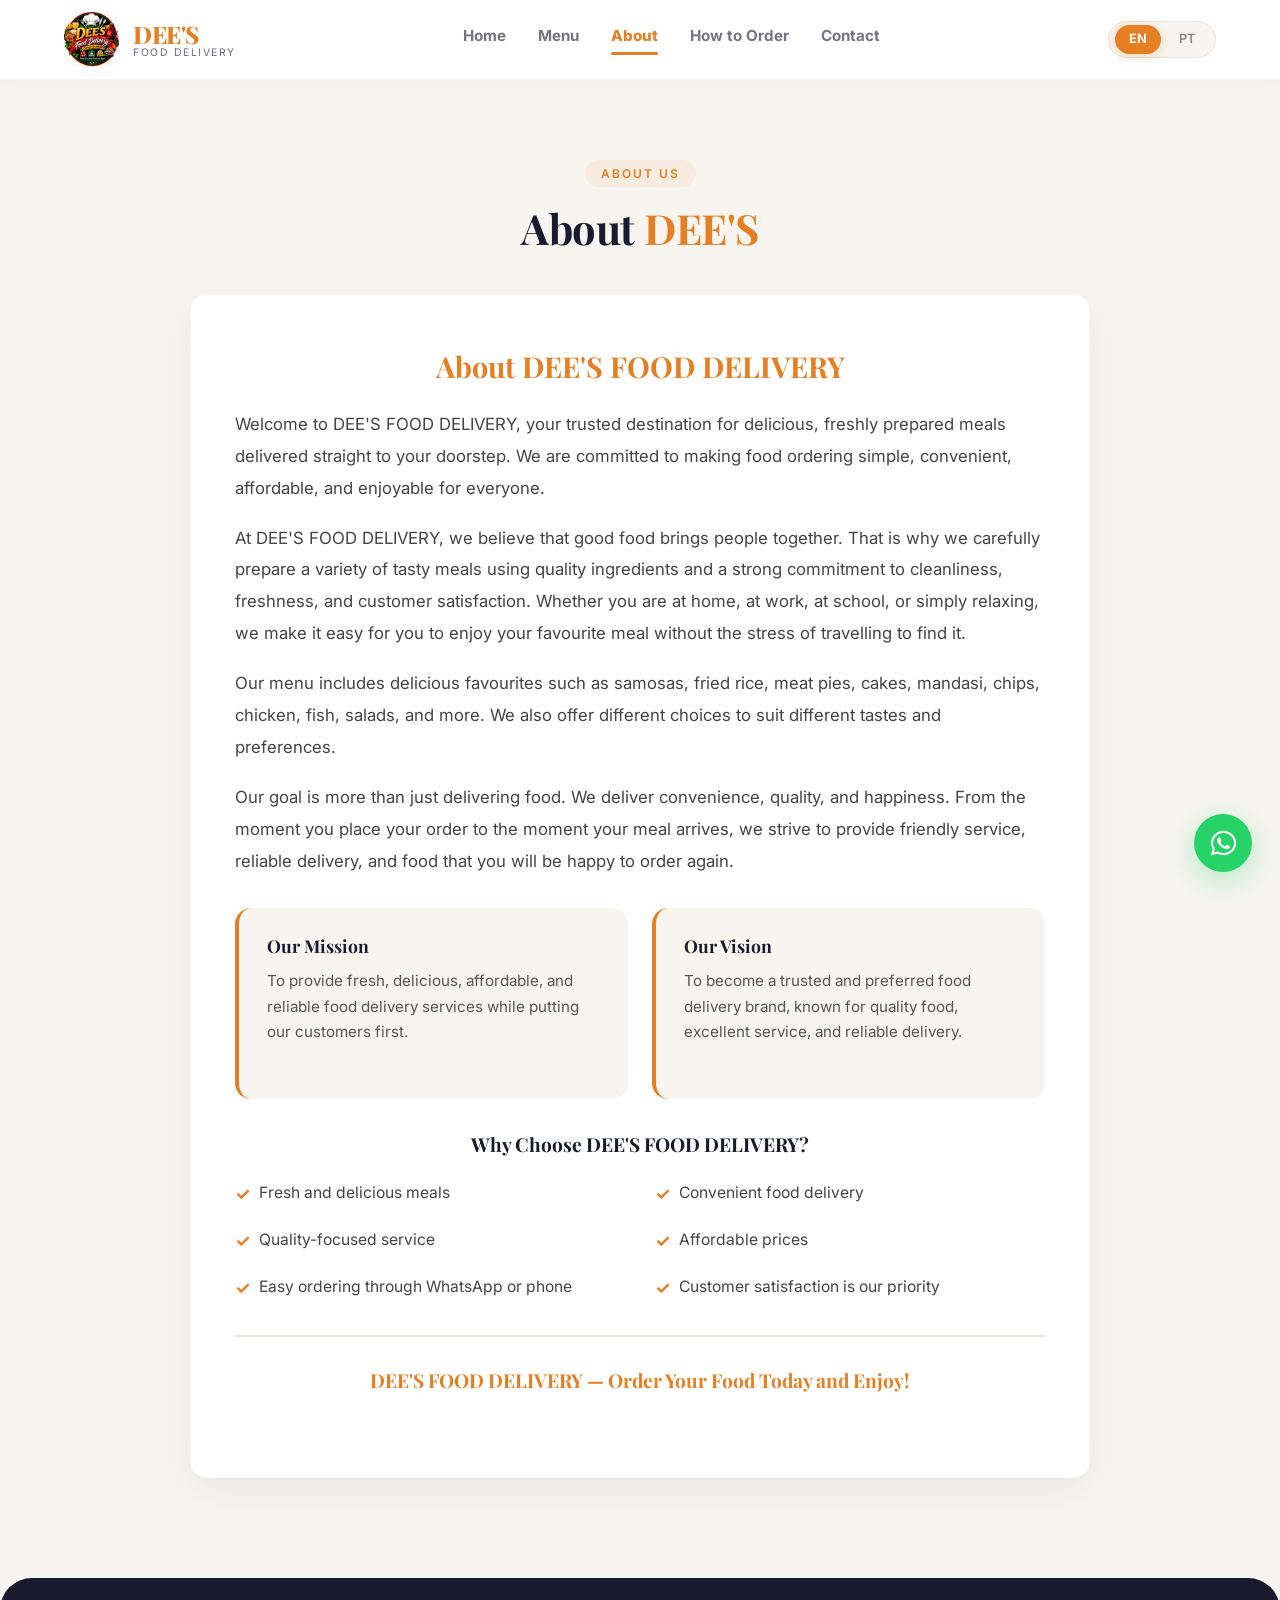
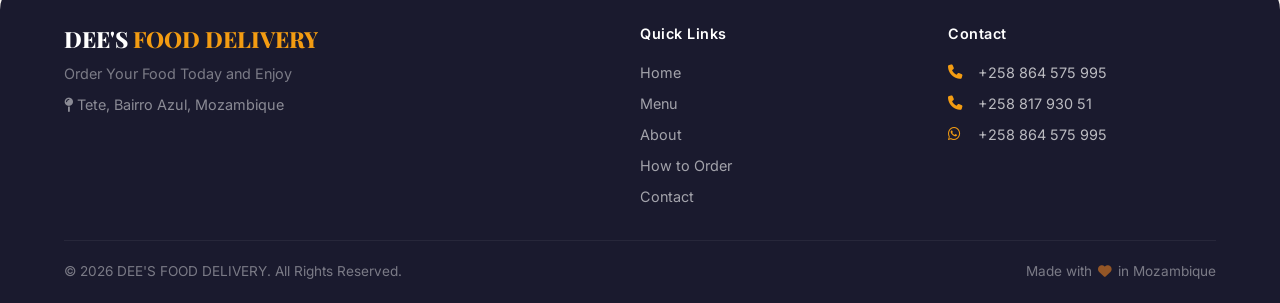
==== commit cd2f212b: "Updated About section with professional content - no emojis" ====
--- a/about.html
+++ b/about.html
@@ -52,14 +52,62 @@
     <section id="about" class="about-section">
         <div class="container">
             <div class="section-header">
-                <span class="section-tag">About Us</span>
-                <h2 class="section-title">Know <span>DEE'S</span></h2>
+                <span class="section-tag" data-en="About Us" data-pt="Sobre Nós">About Us</span>
+                <h2 class="section-title">About <span>DEE'S</span></h2>
             </div>
             <div class="about-box">
-                <div class="about-icon"><i class="fas fa-utensil-spoon"></i></div>
-                <p data-en="Delicious food, convenient ordering and reliable service. Choose your favourite meal, place your order through WhatsApp or call us directly, and enjoy your food." data-pt="Comida deliciosa, pedidos convenientes e serviço confiável. Escolha a sua refeição favorita, faça o pedido via WhatsApp ou ligue-nos diretamente e desfrute.">
-                    Delicious food, convenient ordering and reliable service. Choose your favourite meal, place your order through WhatsApp or call us directly, and enjoy your food.
-                </p>
+                <div class="about-content">
+                    <h3 class="about-heading">About DEE'S FOOD DELIVERY</h3>
+                    
+                    <p data-en="Welcome to DEE'S FOOD DELIVERY, your trusted destination for delicious, freshly prepared meals delivered straight to your doorstep. We are committed to making food ordering simple, convenient, affordable, and enjoyable for everyone." data-pt="Bem-vindo à DEE'S FOOD DELIVERY, o seu destino de confiança para refeições deliciosas e acabadas de preparar, entregues diretamente à sua porta. Estamos empenhados em tornar o pedido de comida simples, conveniente, acessível e agradável para todos.">
+                        Welcome to DEE'S FOOD DELIVERY, your trusted destination for delicious, freshly prepared meals delivered straight to your doorstep. We are committed to making food ordering simple, convenient, affordable, and enjoyable for everyone.
+                    </p>
+                    
+                    <p data-en="At DEE'S FOOD DELIVERY, we believe that good food brings people together. That is why we carefully prepare a variety of tasty meals using quality ingredients and a strong commitment to cleanliness, freshness, and customer satisfaction. Whether you are at home, at work, at school, or simply relaxing, we make it easy for you to enjoy your favourite meal without the stress of travelling to find it." data-pt="Na DEE'S FOOD DELIVERY, acreditamos que a boa comida une as pessoas. É por isso que preparamos cuidadosamente uma variedade de refeições saborosas usando ingredientes de qualidade e um forte compromisso com a limpeza, frescura e satisfação do cliente. Quer esteja em casa, no trabalho, na escola ou simplesmente a relaxar, facilitamos-lhe a degustação da sua refeição favorita sem o stress de viajar para a encontrar.">
+                        At DEE'S FOOD DELIVERY, we believe that good food brings people together. That is why we carefully prepare a variety of tasty meals using quality ingredients and a strong commitment to cleanliness, freshness, and customer satisfaction. Whether you are at home, at work, at school, or simply relaxing, we make it easy for you to enjoy your favourite meal without the stress of travelling to find it.
+                    </p>
+                    
+                    <p data-en="Our menu includes delicious favourites such as samosas, fried rice, meat pies, cakes, mandasi, chips, chicken, fish, salads, and more. We also offer different choices to suit different tastes and preferences." data-pt="O nosso menu inclui favoritos deliciosos como samosas, arroz frito, tortas de carne, bolos, mandasi, batatas fritas, frango, peixe, saladas e muito mais. Também oferecemos diferentes opções para se adequar a diferentes gostos e preferências.">
+                        Our menu includes delicious favourites such as samosas, fried rice, meat pies, cakes, mandasi, chips, chicken, fish, salads, and more. We also offer different choices to suit different tastes and preferences.
+                    </p>
+                    
+                    <p data-en="Our goal is more than just delivering food. We deliver convenience, quality, and happiness. From the moment you place your order to the moment your meal arrives, we strive to provide friendly service, reliable delivery, and food that you will be happy to order again." data-pt="O nosso objetivo é mais do que apenas entregar comida. Entregamos conveniência, qualidade e felicidade. Desde o momento em que faz o seu pedido até ao momento em que a sua refeição chega, esforçamo-nos por fornecer um serviço amigável, entrega fiável e comida que ficará feliz por pedir novamente.">
+                        Our goal is more than just delivering food. We deliver convenience, quality, and happiness. From the moment you place your order to the moment your meal arrives, we strive to provide friendly service, reliable delivery, and food that you will be happy to order again.
+                    </p>
+
+                    <div class="about-mission-vision">
+                        <div class="mission-box">
+                            <h4 data-en="Our Mission" data-pt="Nossa Missão">Our Mission</h4>
+                            <p data-en="To provide fresh, delicious, affordable, and reliable food delivery services while putting our customers first." data-pt="Fornecer serviços de entrega de comida fresca, deliciosa, acessível e fiável, colocando os nossos clientes em primeiro lugar.">
+                                To provide fresh, delicious, affordable, and reliable food delivery services while putting our customers first.
+                            </p>
+                        </div>
+                        <div class="vision-box">
+                            <h4 data-en="Our Vision" data-pt="Nossa Visão">Our Vision</h4>
+                            <p data-en="To become a trusted and preferred food delivery brand, known for quality food, excellent service, and reliable delivery." data-pt="Tornar-se uma marca de entrega de comida confiável e preferida, conhecida pela qualidade da comida, excelente serviço e entrega fiável.">
+                                To become a trusted and preferred food delivery brand, known for quality food, excellent service, and reliable delivery.
+                            </p>
+                        </div>
+                    </div>
+
+                    <div class="about-why-choose">
+                        <h4 data-en="Why Choose DEE'S FOOD DELIVERY?" data-pt="Porquê Escolher a DEE'S FOOD DELIVERY?">Why Choose DEE'S FOOD DELIVERY?</h4>
+                        <ul>
+                            <li data-en="Fresh and delicious meals" data-pt="Refeições frescas e deliciosas">Fresh and delicious meals</li>
+                            <li data-en="Convenient food delivery" data-pt="Entrega de comida conveniente">Convenient food delivery</li>
+                            <li data-en="Quality-focused service" data-pt="Serviço focado na qualidade">Quality-focused service</li>
+                            <li data-en="Affordable prices" data-pt="Preços acessíveis">Affordable prices</li>
+                            <li data-en="Easy ordering through WhatsApp or phone" data-pt="Encomenda fácil através do WhatsApp ou telefone">Easy ordering through WhatsApp or phone</li>
+                            <li data-en="Customer satisfaction is our priority" data-pt="A satisfação do cliente é a nossa prioridade">Customer satisfaction is our priority</li>
+                        </ul>
+                    </div>
+
+                    <div class="about-footer-text">
+                        <p data-en="DEE'S FOOD DELIVERY — Order Your Food Today and Enjoy!" data-pt="DEE'S FOOD DELIVERY — Peça a Sua Comida Hoje e Aproveite!">
+                            DEE'S FOOD DELIVERY — Order Your Food Today and Enjoy!
+                        </p>
+                    </div>
+                </div>
             </div>
         </div>
     </section>
--- a/css/style.css
+++ b/css/style.css
@@ -155,7 +155,6 @@
     gap: 16px;
 }
 
-/* ===== LOGO ===== */
 .logo {
     display: flex;
     align-items: center;
@@ -165,7 +164,7 @@
 }
 
 .logo-img {
-    height: 60px;
+    height: 55px;
     width: auto;
     border-radius: 12px;
     object-fit: contain;
@@ -199,9 +198,6 @@
     text-transform: uppercase;
 }
 
-/* ============================================ */
-/* NAVIGATION */
-/* ============================================ */
 .nav-menu {
     display: flex;
     gap: 32px;
@@ -252,9 +248,6 @@
     color: var(--primary);
 }
 
-/* ============================================ */
-/* LANGUAGE SWITCH */
-/* ============================================ */
 .lang-switch {
     display: flex;
     gap: 4px;
@@ -312,10 +305,22 @@
     align-items: center;
 }
 
+.hero-logo-bg {
+    position: absolute;
+    inset: 0;
+    background-image: url('../logo.png');
+    background-size: 100% 100%;
+    background-position: center;
+    background-repeat: no-repeat;
+    opacity: 0.06;
+    pointer-events: none;
+    transform: scale(1.1);
+}
+
 .hero-overlay {
     position: absolute;
     inset: 0;
-    background: linear-gradient(145deg, rgba(15, 26, 18, 0.80) 0%, rgba(26, 46, 34, 0.65) 40%, rgba(35, 74, 50, 0.70) 70%, rgba(26, 46, 34, 0.80) 100%);
+    background: linear-gradient(145deg, rgba(15, 26, 18, 0.75) 0%, rgba(26, 46, 34, 0.60) 40%, rgba(35, 74, 50, 0.65) 70%, rgba(26, 46, 34, 0.75) 100%);
     pointer-events: none;
     z-index: 1;
 }
@@ -330,9 +335,7 @@
 }
 
 .hero-badge {
-    display: inline-flex;
-    align-items: center;
-    gap: 10px;
+    display: inline-block;
     background: rgba(255, 255, 255, 0.08);
     backdrop-filter: blur(8px);
     padding: 6px 22px;
@@ -344,10 +347,7 @@
     margin-bottom: 28px;
     font-family: 'Inter', sans-serif;
     text-transform: uppercase;
-}
-
-.hero-badge i {
-    color: var(--primary-light);
+    color: var(--white);
 }
 
 .hero-title {
@@ -356,6 +356,7 @@
     letter-spacing: -1.5px;
     line-height: 1.05;
     margin-bottom: 4px;
+    font-family: 'Playfair Display', Georgia, serif;
 }
 
 .hero-title-line {
@@ -371,7 +372,6 @@
     font-family: 'Inter', sans-serif;
 }
 
-/* ===== HERO FEATURES WITH .jpg IMAGES ===== */
 .hero-features {
     display: flex;
     justify-content: center;
@@ -458,34 +458,183 @@
 }
 
 /* ============================================ */
-/* ABOUT */
+/* ABOUT - Updated with new content */
 /* ============================================ */
 .about-section {
     padding: 20px 0 60px;
 }
 
 .about-box {
-    max-width: 760px;
+    max-width: 900px;
     margin: 0 auto;
     background: var(--white);
     padding: 48px 44px;
     border-radius: var(--radius);
     box-shadow: var(--shadow);
+    border: 1px solid rgba(0, 0, 0, 0.03);
+}
+
+.about-content {
+    text-align: left;
+}
+
+.about-heading {
+    font-size: 1.8rem;
+    font-weight: 700;
+    color: var(--primary);
+    margin-bottom: 20px;
+    font-family: 'Playfair Display', Georgia, serif;
     text-align: center;
-    border: 1px solid rgba(0, 0, 0, 0.03);
-}
-
-.about-icon {
-    font-size: 3rem;
-    margin-bottom: 16px;
-    color: var(--primary);
-}
-
-.about-box p {
+}
+
+.about-content p {
     font-size: 1.05rem;
     color: #444;
-    line-height: 1.8;
-    font-family: 'Inter', sans-serif;
+    line-height: 1.9;
+    font-family: 'Inter', sans-serif;
+    margin-bottom: 18px;
+}
+
+.about-content p:last-of-type {
+    margin-bottom: 30px;
+}
+
+/* Mission & Vision */
+.about-mission-vision {
+    display: grid;
+    grid-template-columns: 1fr 1fr;
+    gap: 24px;
+    margin: 30px 0 30px;
+}
+
+.mission-box,
+.vision-box {
+    background: var(--light-bg);
+    padding: 24px 28px;
+    border-radius: var(--radius);
+    border-left: 4px solid var(--primary);
+}
+
+.mission-box h4,
+.vision-box h4 {
+    font-size: 1.1rem;
+    font-weight: 700;
+    color: var(--dark);
+    margin-bottom: 8px;
+    font-family: 'Playfair Display', Georgia, serif;
+}
+
+.mission-box p,
+.vision-box p {
+    font-size: 0.95rem;
+    color: #555;
+    line-height: 1.7;
+    font-family: 'Inter', sans-serif;
+    margin-bottom: 0;
+}
+
+/* Why Choose */
+.about-why-choose {
+    margin: 30px 0 25px;
+}
+
+.about-why-choose h4 {
+    font-size: 1.2rem;
+    font-weight: 700;
+    color: var(--dark);
+    margin-bottom: 14px;
+    font-family: 'Playfair Display', Georgia, serif;
+    text-align: center;
+}
+
+.about-why-choose ul {
+    display: grid;
+    grid-template-columns: 1fr 1fr;
+    gap: 10px 30px;
+    list-style: none;
+    padding: 0;
+}
+
+.about-why-choose ul li {
+    font-size: 0.98rem;
+    color: #444;
+    font-family: 'Inter', sans-serif;
+    padding: 6px 0;
+    position: relative;
+    padding-left: 24px;
+}
+
+.about-why-choose ul li::before {
+    content: "✓";
+    position: absolute;
+    left: 0;
+    color: var(--primary);
+    font-weight: 700;
+    font-size: 1.1rem;
+}
+
+/* Footer Text */
+.about-footer-text {
+    text-align: center;
+    margin-top: 30px;
+    padding-top: 25px;
+    border-top: 2px solid var(--light-gray);
+}
+
+.about-footer-text p {
+    font-size: 1.2rem;
+    font-weight: 700;
+    color: var(--primary);
+    font-family: 'Playfair Display', Georgia, serif;
+    margin-bottom: 0;
+}
+
+/* ABOUT RESPONSIVE */
+@media (max-width: 768px) {
+    .about-box {
+        padding: 30px 20px;
+    }
+    
+    .about-heading {
+        font-size: 1.4rem;
+    }
+    
+    .about-content p {
+        font-size: 0.95rem;
+    }
+    
+    .about-mission-vision {
+        grid-template-columns: 1fr;
+        gap: 16px;
+    }
+    
+    .about-why-choose ul {
+        grid-template-columns: 1fr;
+        gap: 4px;
+    }
+    
+    .about-why-choose ul li {
+        font-size: 0.9rem;
+    }
+    
+    .about-footer-text p {
+        font-size: 1rem;
+    }
+}
+
+@media (max-width: 480px) {
+    .about-box {
+        padding: 20px 16px;
+    }
+    
+    .about-heading {
+        font-size: 1.2rem;
+    }
+    
+    .mission-box,
+    .vision-box {
+        padding: 16px 18px;
+    }
 }
 
 /* ============================================ */
@@ -541,9 +690,6 @@
     background: var(--white);
 }
 
-/* ============================================ */
-/* PRODUCT DISPLAY */
-/* ============================================ */
 #productDisplay {
     margin-top: 20px;
 }
@@ -1053,13 +1199,13 @@
         margin-left: auto;
     }
     .logo-img {
-        height: 50px;
+        height: 45px;
     }
     .logo-text .brand {
-        font-size: 1.3rem;
+        font-size: 1.2rem;
     }
     .logo-text .brand-sub {
-        font-size: 0.6rem;
+        font-size: 0.55rem;
     }
     .hero {
         padding: 40px 0 50px;
@@ -1152,9 +1298,6 @@
     }
     .section-title {
         font-size: 1.5rem;
-    }
-    .about-box {
-        padding: 24px 18px;
     }
     .category-grid {
         grid-template-columns: repeat(3, 1fr);
@@ -1229,13 +1372,13 @@
         font-size: 1rem;
     }
     .logo-img {
-        height: 42px;
+        height: 40px;
     }
     .logo-text .brand {
-        font-size: 1.1rem;
+        font-size: 1rem;
     }
     .logo-text .brand-sub {
-        font-size: 0.5rem;
+        font-size: 0.45rem;
     }
     .nav-menu a {
         font-size: 1rem;
@@ -1283,13 +1426,13 @@
         padding: 10px 16px;
     }
     .logo-img {
-        height: 36px;
+        height: 35px;
     }
     .logo-text .brand {
-        font-size: 0.95rem;
+        font-size: 0.85rem;
     }
     .logo-text .brand-sub {
-        font-size: 0.45rem;
+        font-size: 0.4rem;
     }
     .nav-menu a {
         font-size: 0.9rem;
